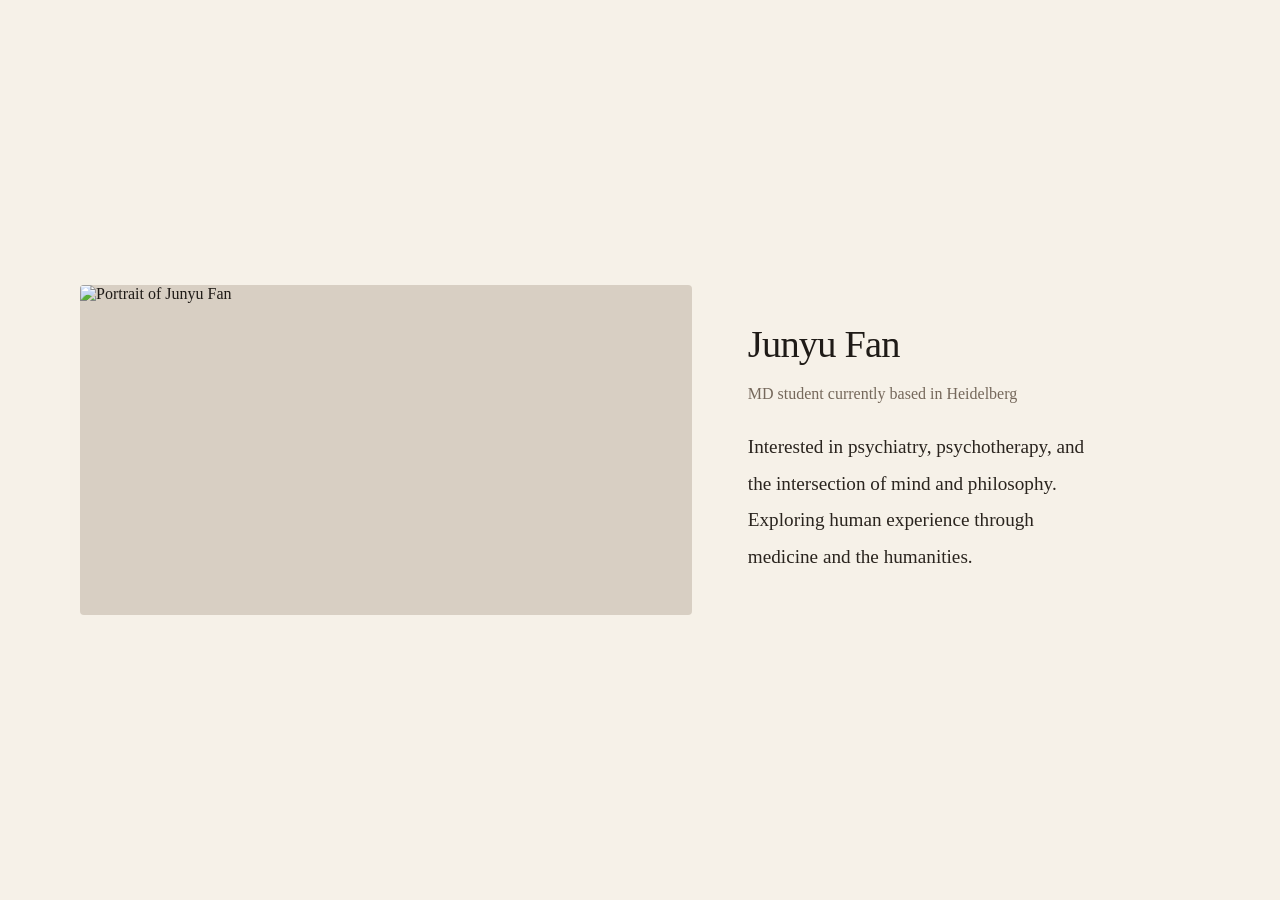
==== index.html @ 40c1c23f "Update index.html" ====
<!DOCTYPE html>
<html lang="en">
<head>
  <meta charset="UTF-8" />
  <meta name="viewport" content="width=device-width, initial-scale=1.0" />
  <title>Junyu Fan</title>
  <style>
    * {
      box-sizing: border-box;
    }

    html, body {
      height: 100%;
      margin: 0;
    }

    body {
      background: #f6f1e8;
      color: #1f1b17;
      font-family: Georgia, "Times New Roman", serif;
      overflow: hidden;
    }

    .page {
      height: 100vh;
      width: 100%;
      display: flex;
      align-items: center;
      justify-content: center;
      padding: 48px 56px;
    }

    .frame {
      width: min(1120px, 100%);
      display: grid;
      grid-template-columns: minmax(360px, 1.15fr) minmax(280px, 0.85fr);
      gap: 56px;
      align-items: center;
    }

    .image-wrap {
      width: 100%;
      aspect-ratio: 1.85 / 1;
      overflow: hidden;
      border-radius: 4px;
      background: #d8cfc3;
    }

    .image-wrap img {
      width: 100%;
      height: 100%;
      object-fit: cover;
      display: block;
    }

    .text {
      max-width: 360px;
    }

    h1 {
      margin: 0 0 16px;
      font-size: clamp(2rem, 3vw, 3.2rem);
      line-height: 1.02;
      font-weight: 500;
      letter-spacing: -0.02em;
    }

    .subtitle {
      margin: 0 0 22px;
      font-size: 1rem;
      line-height: 1.7;
      color: #75685b;
    }

    .bio {
      margin: 0;
      font-size: 1.2rem;
      line-height: 1.9;
      color: #2a241e;
    }

    @media (max-width: 900px) {
      body {
        overflow: auto;
      }

      .page {
        height: auto;
        min-height: 100vh;
        padding: 36px 24px;
      }

      .frame {
        grid-template-columns: 1fr;
        gap: 32px;
      }

      .text {
        max-width: 100%;
      }

      .image-wrap {
        aspect-ratio: 16 / 10;
      }
    }

    @media (max-width: 560px) {
      h1 {
        font-size: 2rem;
      }

      .subtitle {
        font-size: 0.95rem;
      }

      .bio {
        font-size: 1.05rem;
        line-height: 1.8;
      }

      .page {
        padding: 24px 18px;
      }
    }
  </style>
</head>
<body>
  <main class="page">
    <section class="frame">
      <div class="image-wrap">
        <img src="your-photo.jpg" alt="Portrait of Junyu Fan" />
      </div>

      <div class="text">
        <h1>Junyu Fan</h1>
        <p class="subtitle">MD student currently based in Heidelberg</p>
        <p class="bio">
          Interested in psychiatry, psychotherapy, and the intersection of mind and
          philosophy. Exploring human experience through medicine and the humanities.
        </p>
      </div>
    </section>
  </main>
</body>
</html>
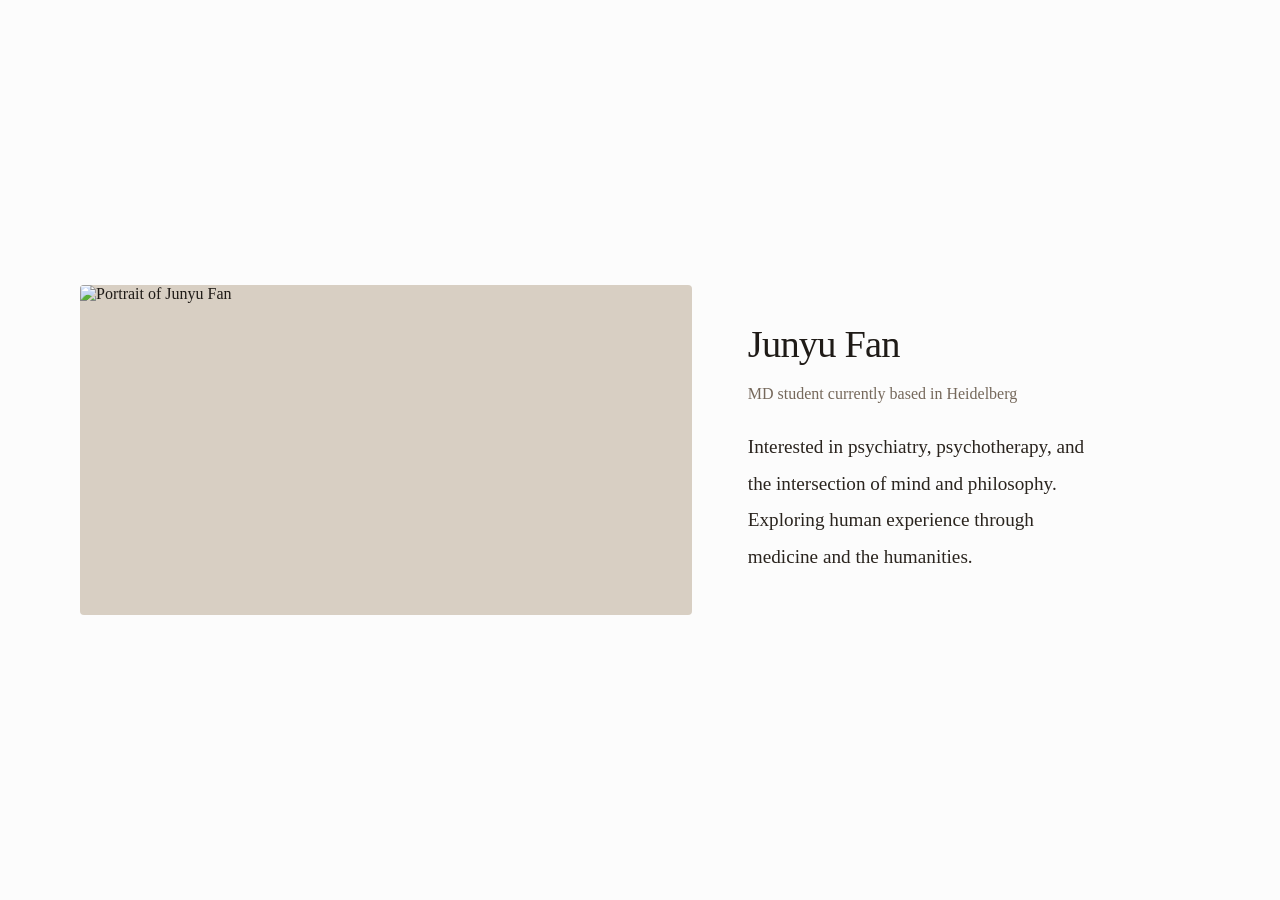
==== commit f6387ced: "Update index.html" ====
--- a/index.html
+++ b/index.html
@@ -15,7 +15,7 @@
     }
 
     body {
-      background: #f6f1e8;
+      background: #fcfcfc;
       color: #1f1b17;
       font-family: Georgia, "Times New Roman", serif;
       overflow: hidden;
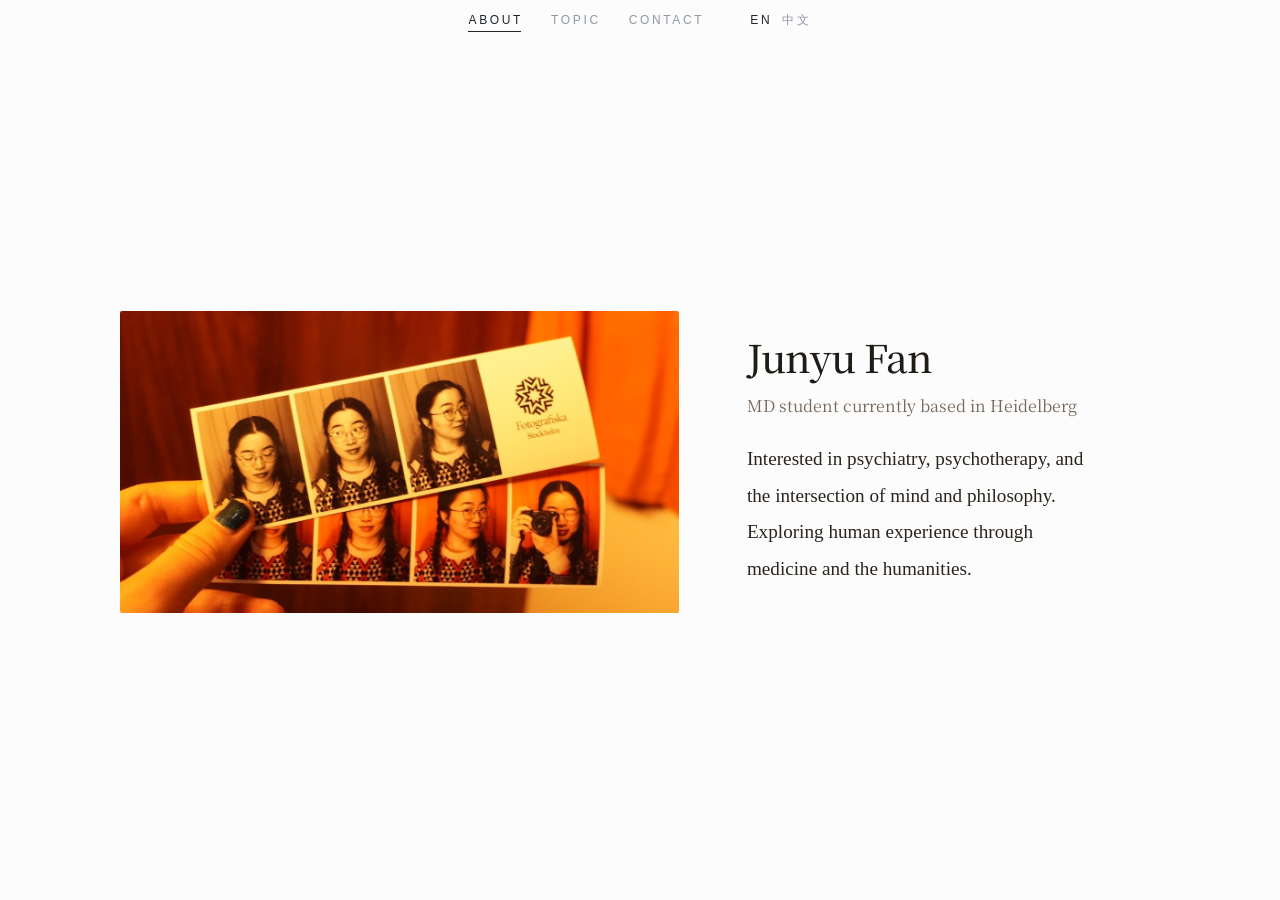
==== commit e470dda2: "Update index.html" ====
--- a/index.html
+++ b/index.html
@@ -1,145 +1,45 @@
-<!DOCTYPE html>
-<html lang="en">
-<head>
-  <meta charset="UTF-8" />
-  <meta name="viewport" content="width=device-width, initial-scale=1.0" />
-  <title>Junyu Fan</title>
-  <style>
-    * {
-      box-sizing: border-box;
-    }
-
-    html, body {
-      height: 100%;
-      margin: 0;
-    }
-
-    body {
-      background: #fcfcfc;
-      color: #1f1b17;
-      font-family: Georgia, "Times New Roman", serif;
-      overflow: hidden;
-    }
-
-    .page {
-      height: 100vh;
-      width: 100%;
-      display: flex;
-      align-items: center;
-      justify-content: center;
-      padding: 48px 56px;
-    }
-
-    .frame {
-      width: min(1120px, 100%);
-      display: grid;
-      grid-template-columns: minmax(360px, 1.15fr) minmax(280px, 0.85fr);
-      gap: 56px;
-      align-items: center;
-    }
-
-    .image-wrap {
-      width: 100%;
-      aspect-ratio: 1.85 / 1;
-      overflow: hidden;
-      border-radius: 4px;
-      background: #d8cfc3;
-    }
-
-    .image-wrap img {
-      width: 100%;
-      height: 100%;
-      object-fit: cover;
-      display: block;
-    }
-
-    .text {
-      max-width: 360px;
-    }
-
-    h1 {
-      margin: 0 0 16px;
-      font-size: clamp(2rem, 3vw, 3.2rem);
-      line-height: 1.02;
-      font-weight: 500;
-      letter-spacing: -0.02em;
-    }
-
-    .subtitle {
-      margin: 0 0 22px;
-      font-size: 1rem;
-      line-height: 1.7;
-      color: #75685b;
-    }
-
-    .bio {
-      margin: 0;
-      font-size: 1.2rem;
-      line-height: 1.9;
-      color: #2a241e;
-    }
-
-    @media (max-width: 900px) {
-      body {
-        overflow: auto;
-      }
-
-      .page {
-        height: auto;
-        min-height: 100vh;
-        padding: 36px 24px;
-      }
-
-      .frame {
-        grid-template-columns: 1fr;
-        gap: 32px;
-      }
-
-      .text {
-        max-width: 100%;
-      }
-
-      .image-wrap {
-        aspect-ratio: 16 / 10;
-      }
-    }
-
-    @media (max-width: 560px) {
-      h1 {
-        font-size: 2rem;
-      }
-
-      .subtitle {
-        font-size: 0.95rem;
-      }
-
-      .bio {
-        font-size: 1.05rem;
-        line-height: 1.8;
-      }
-
-      .page {
-        padding: 24px 18px;
-      }
-    }
-  </style>
-</head>
-<body>
-  <main class="page">
-    <section class="frame">
-      <div class="image-wrap">
-        <img src="your-photo.jpg" alt="Portrait of Junyu Fan" />
-      </div>
-
-      <div class="text">
-        <h1>Junyu Fan</h1>
-        <p class="subtitle">MD student currently based in Heidelberg</p>
-        <p class="bio">
-          Interested in psychiatry, psychotherapy, and the intersection of mind and
-          philosophy. Exploring human experience through medicine and the humanities.
-        </p>
-      </div>
-    </section>
-  </main>
-</body>
-</html>
+<!DOCTYPE html>
+<html lang="en">
+<head>
+  <meta charset="UTF-8" />
+  <meta name="viewport" content="width=device-width, initial-scale=1.0" />
+  <title>Junyu Fan</title>
+  <link rel="icon" href="/assets/icon/icon.svg" type="image/svg+xml">
+  <link rel="stylesheet" href="/assets/css/style.css" />
+  <link href="https://fonts.googleapis.com/css2?family=Noto+Serif+SC:wght@300;400;500&display=swap" rel="stylesheet">
+</head>
+<body>
+  <div class="site-shell">
+    <header class="site-header">
+      <div class="header-inner">
+        <nav class="top-nav" aria-label="Primary">
+          <a href="/" class="active">About</a>
+          <a href="/topic.html">Topic</a>
+          <a href="/contact.html">Contact</a>
+
+          <div class="lang-wrap" aria-label="Language switcher">
+            <span class="lang-current">EN</span>
+            <button class="lang-switch" type="button" data-lang-toggle>中文</button>
+          </div>
+        </nav>
+      </div>
+    </header>
+
+    <main class="site-main">
+      <section class="page-wrap about-layout">
+        <div class="image-wrap">
+          <img src="/assets/images/your-photo.jpg" alt="Junyu Fan" />
+        </div>
+
+<div class="text-wrap">
+  <h1 class="page-title">Junyu Fan</h1>
+  <p class="page-subtitle">MD student currently based in Heidelberg</p>
+  <p class="page-body">
+    Interested in psychiatry, psychotherapy, and the intersection of mind and
+    philosophy. Exploring human experience through medicine and the humanities.
+  </p>
+</div>
+
+  <script src="/assets/js/main.js"></script>
+</body>
+</html>
--- a/assets/css/style.css
+++ b/assets/css/style.css
@@ -0,0 +1,493 @@
+:root {
+  --bg: #fcfcfc;
+  --text: #1b1f23;
+  --muted: #7c848d;
+  --nav: #8f97a1;
+  --nav-active: #1f252b;
+  --underline: #1f252b;
+  --max-width: 1180px;
+  --content-width: 1040px;
+}
+
+* {
+  box-sizing: border-box;
+}
+
+html {
+  height: 100%;
+}
+
+body {
+  margin: 0;
+  min-height: 100%;
+  background: var(--bg);
+  color: var(--text);
+  font-family:  "Helvetica Neue", Helvetica, Arial,  "Noto Serif SC", sans-serif, ;
+  -webkit-font-smoothing: antialiased;
+  text-rendering: optimizeLegibility;
+}
+
+a {
+  color: inherit;
+  text-decoration: none;
+}
+
+img {
+  display: block;
+  max-width: 100%;
+}
+
+.contact-form-block {
+  margin-top: 32px;
+  max-width: 460px;
+}
+
+.form-title {
+  font-family: "Noto Serif SC", Georgia, serif;
+  font-size: 1.4rem;
+  margin-bottom: 16px;
+}
+
+.message-trigger-row {
+  align-items: baseline;
+}
+
+.message-trigger {
+  padding: 0;
+  border: 0;
+  background: none;
+  font: inherit;
+  color: #2a241e;
+  text-decoration: underline;
+  text-underline-offset: 0.12em;
+  cursor: pointer;
+}
+
+.message-trigger:hover {
+  color: #4a5560;
+}
+
+.contact-form-block {
+  margin-top: 24px;
+  max-width: 460px;
+}
+
+.contact-form {
+  display: flex;
+  flex-direction: column;
+  gap: 14px;
+}
+
+.contact-form label {
+  display: flex;
+  flex-direction: column;
+  gap: 6px;
+}
+
+.contact-form span {
+  font-size: 0.9rem;
+  color: #75685b;
+}
+
+.contact-form input,
+.contact-form textarea {
+  padding: 10px 12px;
+  border: 1px solid #d8dce2;
+  background: #fff;
+  color: #2a241e;
+  font: inherit;
+}
+
+.contact-form textarea {
+  resize: vertical;
+  min-height: 120px;
+}
+
+.form-submit {
+  align-self: flex-start;
+  margin-top: 4px;
+  padding: 10px 16px;
+  border: 1px solid #c8ced6;
+  background: transparent;
+  color: #2a241e;
+  font-family: -apple-system, BlinkMacSystemFont, "Helvetica Neue", Arial, sans-serif !important;
+  cursor: pointer;
+}
+
+.form-submit:hover {
+  background: #f4f6f8;
+}
+
+.contact-form input::placeholder,
+.contact-form textarea::placeholder {
+  font-family: -apple-system, BlinkMacSystemFont, "Helvetica Neue", Arial, "PingFang SC", "Noto Sans SC", sans-serif;
+  color: #9aa3ab;
+}
+
+
+.site-shell {
+  min-height: 100vh;
+  display: flex;
+  flex-direction: column;
+}
+
+.site-header {
+  width: 100%;
+  padding: 10px 32px 0;
+  flex: 0 0 auto;
+}
+
+.header-inner {
+  max-width: var(--max-width);
+  margin: 0 auto;
+  display: flex;
+  justify-content: center;
+  align-items: center;
+}
+
+.top-nav {
+  font-family: "Helvetica Neue", Helvetica, Arial, "PingFang SC", "Noto Sans SC", sans-serif;
+  display: flex;
+  align-items: center;
+  gap: 28px;
+  font-size: 12px;
+  line-height: 1;
+  letter-spacing: 0.22em;
+  text-transform: uppercase;
+  font-weight: 300;
+  color: var(--nav);
+}
+
+.top-nav a,
+.lang-switch {
+  position: relative;
+  display: inline-block;
+  padding: 4px 0;
+  color: var(--nav);
+  transition: color 0.2s ease;
+}
+
+.top-nav a:hover,
+.lang-switch:hover {
+  color: var(--nav-active);
+}
+
+.top-nav a.active {
+  color: var(--nav-active);
+}
+
+.top-nav a.active::after {
+  content: "";
+  position: absolute;
+  left: 0px;
+  right: 2px;
+  bottom: -2px;
+  height: 1px;
+  background: var(--underline);
+}
+
+.lang-wrap {
+  display: flex;
+  align-items: center;
+  gap: 10px;
+  margin-left: 18px;
+  color: var(--nav);
+}
+
+.lang-switch {
+  background: none;
+  border: 0;
+  padding: 4px 0;
+  font: inherit;
+  letter-spacing: 0.22em;
+  text-transform: uppercase;
+  font-weight: 300;
+  cursor: pointer;
+}
+
+.lang-current {
+  color: var(--nav-active);
+}
+
+.site-main {
+  flex: 1 1 auto;
+  display: flex;
+  align-items: center;
+  justify-content: center;
+  padding: 42px 32px 48px;
+}
+
+.page-wrap {
+  width: min(var(--content-width), 100%);
+}
+
+.about-layout {
+  display: grid;
+  grid-template-columns: minmax(420px, 1.15fr) minmax(250px, 0.85fr);
+  gap: 68px;
+  align-items: center;
+}
+
+.image-wrap {
+  width: 100%;
+  aspect-ratio: 1.85 / 1;
+  overflow: hidden;
+  background: #eef1f4;
+  border-radius: 2px;
+}
+
+.image-wrap img {
+  width: 100%;
+  height: auto;
+  object-fit: cover;
+}
+
+.text-wrap {
+  max-width: 360px;
+  font-family: Georgia, "Noto Serif SC", "Times New Roman", serif;
+}
+
+.page-title {
+  margin: 0 0 16px;
+  font-size: clamp(2rem, 3vw, 3.2rem);
+  line-height: 1.02;
+  font-weight: 500;
+  letter-spacing: -0.02em;
+  color: #1f1b17;
+}
+
+.page-subtitle {
+  margin: 0 0 22px;
+  font-size: 1rem;
+  line-height: 1.7;
+  letter-spacing: 0;
+  text-transform: none;
+  font-weight: 400;
+  color: #75685b;
+}
+
+.page-body {
+  margin: 0;
+  font-size: 1.2rem;
+  line-height: 1.9;
+  font-weight: 400;
+  color: #2a241e;
+  font-family: Georgia, "Times New Roman", serif;
+}
+
+.simple-page {
+  max-width: 520px;
+  margin: 0 auto;
+  text-align: left;
+  font-family: "Noto Serif SC", Georgia, "Times New Roman", serif;
+
+    display: flex;
+  flex-direction: column;
+  justify-content: center;
+}
+
+.simple-page .page-title {
+  margin-bottom: 18px;
+}
+
+.simple-page .page-body + .page-body {
+  margin-top: 16px;
+}
+
+.contact-list {
+  margin: 22px 0 0;
+  padding: 0;
+  list-style: none;
+}
+
+.contact-list li {
+  margin: 0 0 12px;
+  font-size: 16px;
+  line-height: 1.8;
+  color: #3c454d;
+}
+
+.contact-label {
+  display: inline-block;
+  min-width: 82px;
+
+  /* 和导航栏统一 */
+  font-family: -apple-system, BlinkMacSystemFont, "Helvetica Neue", Arial, sans-serif;
+  text-transform: uppercase;
+  letter-spacing: 0.22em;
+  font-size: 12px;
+  font-weight: 300;
+
+  color: var(--nav);
+}
+
+@media (max-width: 900px) {
+  .site-header {
+    padding-top: 22px;
+  }
+
+  .site-main {
+    padding-top: 32px;
+    padding-bottom: 36px;
+    align-items: flex-start;
+  }
+
+  .about-layout {
+    grid-template-columns: 1fr;
+    gap: 34px;
+  }
+
+  .text-wrap {
+    max-width: 100%;
+  }
+}
+
+@media (max-width: 640px) {
+  .site-header,
+  .site-main {
+    padding-left: 20px;
+    padding-right: 20px;
+  }
+
+
+
+  .top-nav {
+    gap: 12px;
+    font-size: 8px;
+    letter-spacing: 0.12em;
+    flex-wrap: wrap;
+    justify-content: center;
+  }
+
+  .lang-wrap {
+    margin-left: 10px;
+    gap: 8px;
+  }
+
+  .page-title {
+    font-size: 2rem;
+  }
+
+  .page-subtitle {
+    font-size: 0.95rem;
+  }
+
+  .page-body {
+    font-size: 1.05rem;
+    line-height: 1.8;
+  }
+
+  .site-main {
+    display: flex;
+    align-items: center;     /* 垂直居中 */
+    justify-content: center; /* 水平居中 */
+    min-height: calc(100vh - 80px); /* 减去导航高度 */
+  }
+
+  .simple-page {
+    text-align: center;      /* 文字居中 */
+    max-width: 420px;
+  }
+
+  .contact-list {
+    display: flex;
+    flex-direction: column;
+    align-items: center;     /* 联系方式居中 */
+  }
+
+  .contact-label {
+    min-width: auto;
+  }
+
+}
+
+@media (max-width: 640px) {
+  .message-trigger-row {
+    align-items: center;
+  }
+
+  .message-trigger {
+    font-size: 1rem;
+    line-height: 1.6;
+    text-align: left;
+  }
+
+  .contact-form-block {
+    margin-top: 18px;
+    max-width: 100%;
+  }
+
+  .contact-form {
+    width: 100%;
+  }
+
+  .contact-form input,
+  .contact-form textarea {
+    width: 100%;
+    font-size: 16px;
+  }
+
+  .form-submit {
+    width: auto;
+    min-width: 88px;
+  }
+}
+
+@media (max-width: 640px) {
+  .simple-page {
+    text-align: left;
+    padding-left: 4px;
+    padding-right: 4px;
+  }
+
+  .contact-list {
+    align-items: flex-start;
+  }
+
+  .contact-form-block {
+    text-align: left;
+  }
+}
+
+/* About 页：手机版固定画面高度，减少中英文切换跳动 */
+/* style.css */
+
+/* --- 最终强制修复：手机版 About 图片高度与跳动 --- */
+@media (max-width: 640px) {
+  /* 1. 强制 About 布局不再使用 Grid，改为 Flex 纵向排列 */
+  .page-wrap .about-layout {
+    display: flex !important;
+    flex-direction: column !important;
+    gap: 20px !important;
+    margin-top: 100px !important; 
+  }
+
+  /* 2. 核心：强制固定图片容器高度 */
+  .about-layout .image-wrap {
+    display: block !important;
+    width: 100% !important;
+    height: 220px !important; /* 强制锁定 220px，不再随图片比例缩放 */
+    aspect-ratio: auto !important; /* 禁用掉电脑版的比例 */
+    flex: 0 0 220px !important; /* 确保在 flex 布局下不缩减 */
+    overflow: hidden !important;
+  }
+
+  /* 3. 确保图片填满这个固定高度的框 */
+  .about-layout .image-wrap img {
+    display: block !important;
+    width: 100% !important;
+    height: 220px !important; 
+    object-fit: cover !important; /* 这样图片会填满 220px 的框而不会变形 */
+  }
+
+  /* 4. 解决中英文切换跳动：锁定文字区域最小高度 */
+  .about-layout .text-wrap {
+    width: 100% !important;
+    max-width: 100% !important;
+    min-height: 320px !important; /* 请根据你英文简介的长度微调此数值 */
+    display: flex !important;
+    flex-direction: column !important;
+    justify-content: flex-start !important;
+  }
+}
+
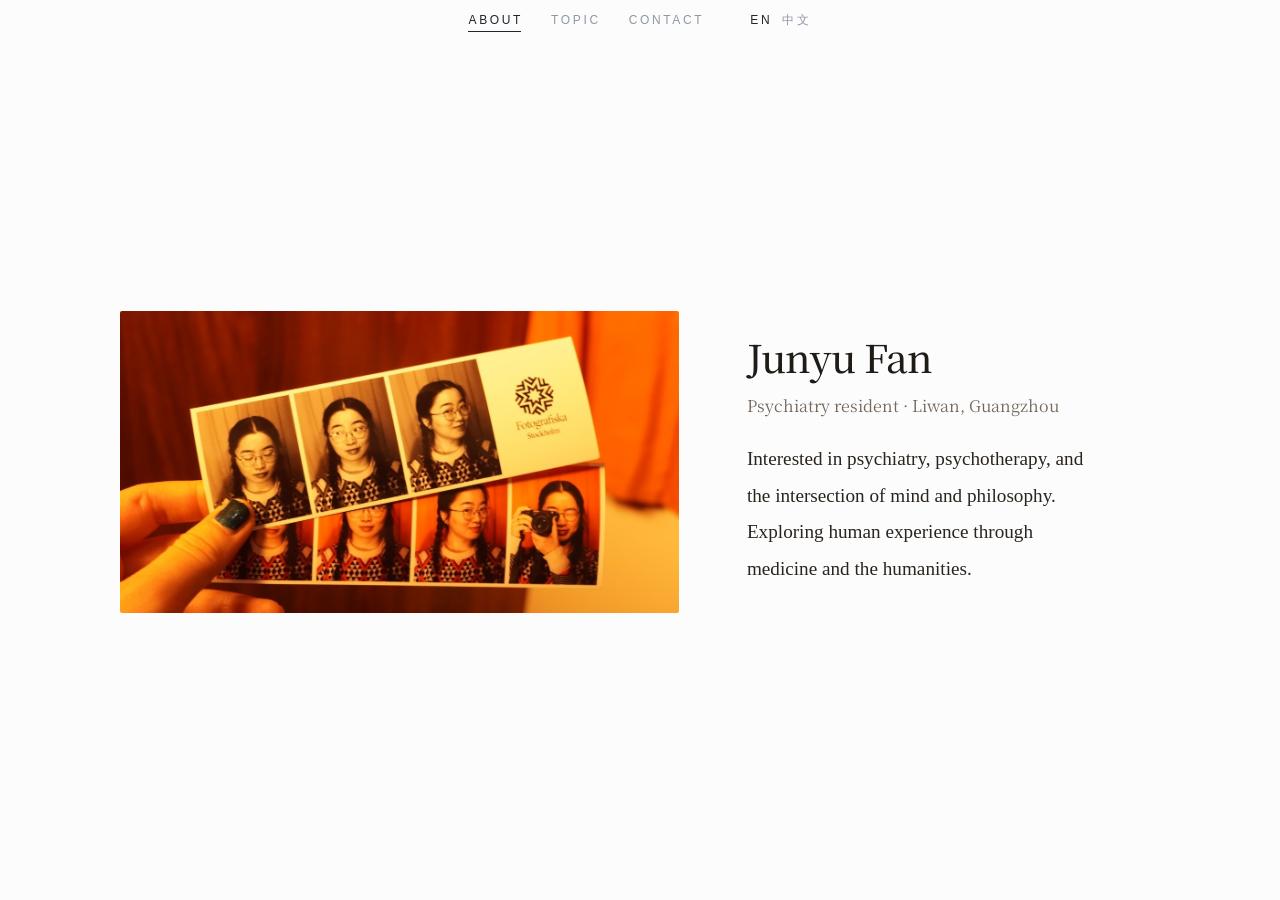
==== commit 9fa35e6c: "v2.2 update occupation and location" ====
--- a/index.html
+++ b/index.html
@@ -5,10 +5,14 @@
   <meta name="viewport" content="width=device-width, initial-scale=1.0" />
   <title>Junyu Fan</title>
   <link rel="icon" href="/assets/icon/icon.svg" type="image/svg+xml">
-  <link rel="stylesheet" href="/assets/css/style.css" />
+  
+<link rel="icon" href="/assets/icon/icon-192x192.png" sizes="192x192" type="image/png">
+
+<link rel="icon" href="/favicon.ico" sizes="48x48">
+  <link rel="stylesheet" href="/assets/css/style.css?v=7" />
   <link href="https://fonts.googleapis.com/css2?family=Noto+Serif+SC:wght@300;400;500&display=swap" rel="stylesheet">
 </head>
-<body>
+<body class="about-page">
   <div class="site-shell">
     <header class="site-header">
       <div class="header-inner">
@@ -33,7 +37,7 @@
 
 <div class="text-wrap">
   <h1 class="page-title">Junyu Fan</h1>
-  <p class="page-subtitle">MD student currently based in Heidelberg</p>
+  <p class="page-subtitle">Psychiatry resident · Liwan, Guangzhou</p>
   <p class="page-body">
     Interested in psychiatry, psychotherapy, and the intersection of mind and
     philosophy. Exploring human experience through medicine and the humanities.
@@ -42,4 +46,4 @@
 
   <script src="/assets/js/main.js"></script>
 </body>
-</html>
+</html>
--- a/assets/css/style.css
+++ b/assets/css/style.css
@@ -341,15 +341,12 @@
     max-width: 100%;
   }
 }
-
 @media (max-width: 640px) {
   .site-header,
   .site-main {
     padding-left: 20px;
     padding-right: 20px;
   }
-
-
 
   .top-nav {
     gap: 12px;
@@ -377,31 +374,31 @@
     line-height: 1.8;
   }
 
-  .site-main {
-    display: flex;
-    align-items: center;     /* 垂直居中 */
-    justify-content: center; /* 水平居中 */
-    min-height: calc(100vh - 80px); /* 减去导航高度 */
-  }
+.site-main {
+  display: block;
+  min-height: auto;
+}
 
   .simple-page {
-    text-align: center;      /* 文字居中 */
-    max-width: 420px;
+  max-width: 420px;
+  margin: 0 auto;
+  text-align: left;
+  padding-left: 4px;
+  padding-right: 4px;
+
+  margin-top: 20vh;
   }
 
   .contact-list {
     display: flex;
     flex-direction: column;
-    align-items: center;     /* 联系方式居中 */
+    align-items: flex-start;
   }
 
   .contact-label {
     min-width: auto;
   }
 
-}
-
-@media (max-width: 640px) {
   .message-trigger-row {
     align-items: center;
   }
@@ -415,6 +412,7 @@
   .contact-form-block {
     margin-top: 18px;
     max-width: 100%;
+    text-align: left;
   }
 
   .contact-form {
@@ -431,63 +429,35 @@
     width: auto;
     min-width: 88px;
   }
-}
-
-@media (max-width: 640px) {
-  .simple-page {
-    text-align: left;
-    padding-left: 4px;
-    padding-right: 4px;
-  }
-
-  .contact-list {
-    align-items: flex-start;
-  }
-
-  .contact-form-block {
-    text-align: left;
+
+  .site-note {
+    margin-top: 40px;
+    font-size: 11px;
+    line-height: 1.6;
+    text-align: center;
   }
 }
 
 /* About 页：手机版固定画面高度，减少中英文切换跳动 */
 /* style.css */
 
-/* --- 最终强制修复：手机版 About 图片高度与跳动 --- */
 @media (max-width: 640px) {
-  /* 1. 强制 About 布局不再使用 Grid，改为 Flex 纵向排列 */
-  .page-wrap .about-layout {
-    display: flex !important;
-    flex-direction: column !important;
-    gap: 20px !important;
-    margin-top: 100px !important; 
-  }
-
-  /* 2. 核心：强制固定图片容器高度 */
-  .about-layout .image-wrap {
-    display: block !important;
-    width: 100% !important;
-    height: 220px !important; /* 强制锁定 220px，不再随图片比例缩放 */
-    aspect-ratio: auto !important; /* 禁用掉电脑版的比例 */
-    flex: 0 0 220px !important; /* 确保在 flex 布局下不缩减 */
-    overflow: hidden !important;
-  }
-
-  /* 3. 确保图片填满这个固定高度的框 */
-  .about-layout .image-wrap img {
-    display: block !important;
-    width: 100% !important;
-    height: 220px !important; 
-    object-fit: cover !important; /* 这样图片会填满 220px 的框而不会变形 */
-  }
-
-  /* 4. 解决中英文切换跳动：锁定文字区域最小高度 */
-  .about-layout .text-wrap {
-    width: 100% !important;
-    max-width: 100% !important;
-    min-height: 320px !important; /* 请根据你英文简介的长度微调此数值 */
-    display: flex !important;
-    flex-direction: column !important;
-    justify-content: flex-start !important;
-  }
-}
-
+  .about-page .site-main {
+    display: block;
+    min-height: auto;
+    padding-top: 12svh;
+  }
+
+  .about-page .about-layout {
+    margin-top: 0;
+    gap: 20px;
+  }
+}
+
+.site-note {
+  margin-top: 56px;
+  font-size: 12px;
+  line-height: 1.6;
+  color: #a8afb6;
+  font-family: "Noto Serif SC", Georgia, "Times New Roman", serif;
+}
